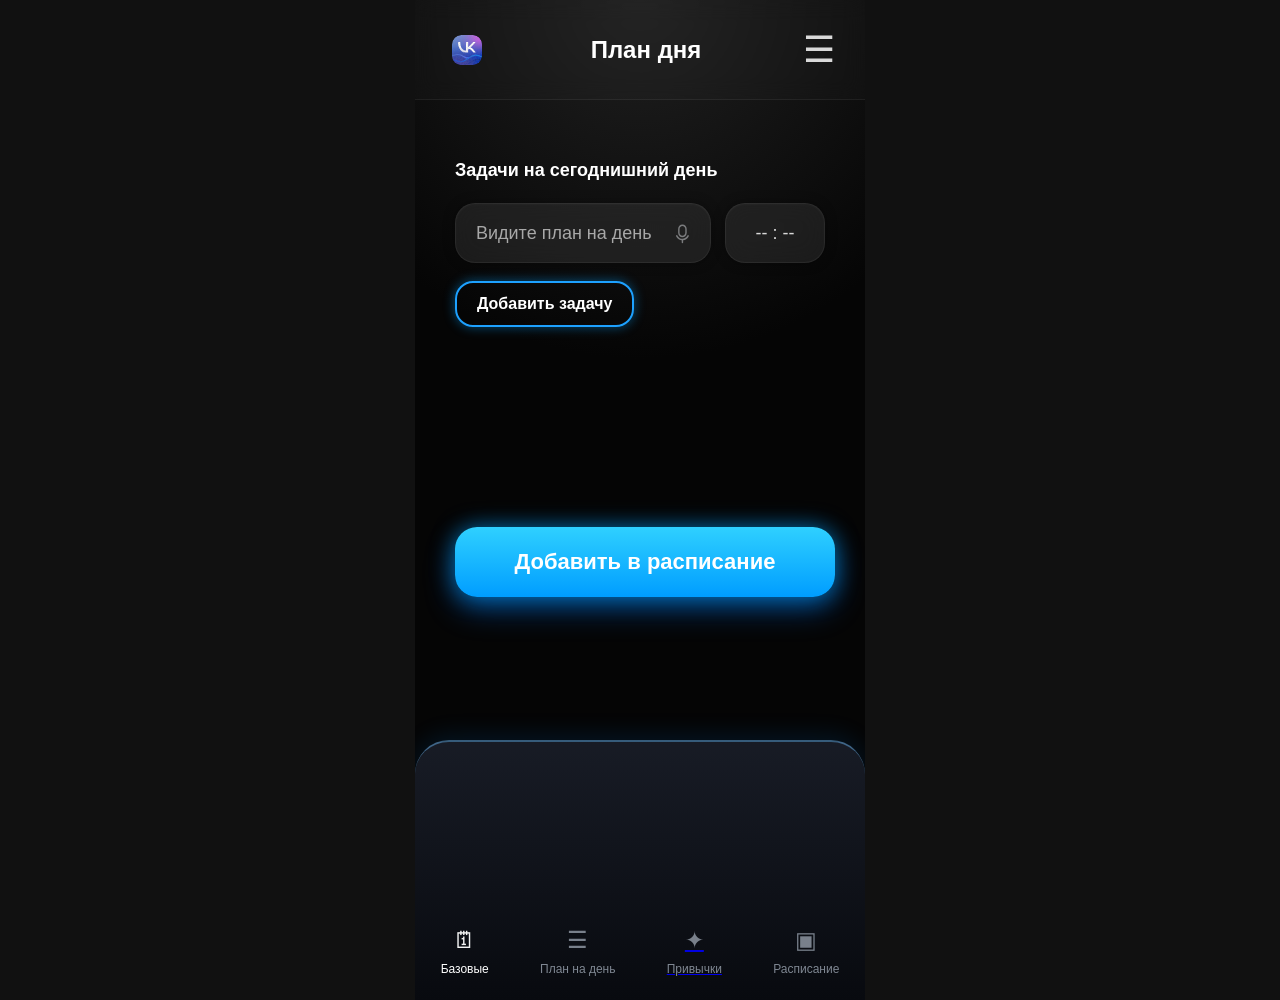
==== index.html @ 74317200 "init" ====
<!DOCTYPE html>
<html lang="en">
<head>
    <meta charset="UTF-8">
    <meta name="viewport" content="width=device-width, initial-scale=1.0">
    <title>Document</title>
    <link rel="stylesheet" href="style.css">
</head>
<body>
    
</body>
</html>
<html lang="ru">
<head>
<meta charset="UTF-8">
<meta name="viewport" content="width=device-width, initial-scale=1.0">

<title>Базовые задачи</title>

<style>


</style>
</head>

<body>

<div class="phone">

    <!-- HEADER -->

    <div class="header">

<svg width="44" height="42" viewBox="0 0 44 42" fill="none" xmlns="http://www.w3.org/2000/svg">
<g filter="url(#filter0_n_44_6185)">
<g clip-path="url(#clip0_44_6185)">
<rect x="7" y="6" width="30" height="30" rx="9.25633" fill="url(#paint0_linear_44_6185)" fill-opacity="0.83"/>
<g clip-path="url(#clip1_44_6185)">
<g filter="url(#filter1_f_44_6185)">
<ellipse cx="35.2632" cy="8.7334" rx="10.8671" ry="6.66205" transform="rotate(29.808 35.2632 8.7334)" fill="#F65BE7" fill-opacity="0.83"/>
</g>
<g filter="url(#filter2_f_44_6185)">
<ellipse cx="27.9263" cy="13.4216" rx="12.7034" ry="6.66205" transform="rotate(29.808 27.9263 13.4216)" fill="#F65BE7" fill-opacity="0.39"/>
</g>
<path d="M14.984 13.1201H13.4076C13.2531 13.1201 13.1269 13.243 13.1252 13.3975C13.1215 13.7358 13.1212 14.3145 13.1535 14.734C13.1974 15.3039 13.2369 15.6203 13.3434 16.1818C13.4302 16.6391 13.4718 16.8986 13.6045 17.3448C13.74 17.8002 13.8494 18.0452 14.0317 18.484L14.0392 18.5022C14.2144 18.9238 14.3153 19.1667 14.5301 19.5758C14.7407 19.9769 14.8734 20.1949 15.1235 20.5726C15.3251 20.8772 15.4293 21.0569 15.6694 21.3321C15.928 21.6286 16.0951 21.7782 16.4051 22.0204C16.6684 22.2262 16.8251 22.3327 17.1172 22.4951C17.4108 22.6584 17.5691 22.7635 17.8766 22.8986C18.121 23.0059 18.2626 23.0568 18.5175 23.1359C18.818 23.2293 18.9907 23.2713 19.3007 23.3258C19.6858 23.3936 19.9075 23.3924 20.2975 23.4208C20.6493 23.4464 20.847 23.4557 21.1994 23.4682C21.7146 23.4866 22.4313 23.4794 22.8202 23.4733C22.9749 23.4709 23.0982 23.3446 23.0982 23.1898V20.9546C23.0982 20.7674 23.1511 20.5825 23.269 20.4371C23.3331 20.3581 23.4075 20.2749 23.4779 20.2166C23.5968 20.1183 23.6915 20.0505 23.8102 20.003C23.9149 19.9612 23.9824 19.938 24.095 19.9318C24.2626 19.9227 24.3572 19.9487 24.5222 19.9793C24.7501 20.0215 24.8782 20.0742 25.0918 20.1692C25.3054 20.2641 25.7089 20.5489 25.7089 20.5489C25.7089 20.5489 26.1621 20.8893 26.421 21.1423C26.7172 21.4318 27.1092 21.9492 27.1092 21.9492L28.2579 23.363C28.312 23.4296 28.3932 23.4682 28.479 23.4682H30.2715C30.5135 23.4682 30.6456 23.1858 30.4899 23.0004C30.1727 22.623 29.7253 22.0905 29.3877 21.6882L28.7706 20.9524C28.7706 20.9524 28.4378 20.5344 28.201 20.2878C28.0173 20.0966 27.9054 19.9958 27.7106 19.8204L27.7026 19.8132C27.5659 19.69 27.488 19.6223 27.3466 19.5046C27.1385 19.3315 27.0295 19.222 26.8007 19.0774C26.5729 18.9335 26.4374 18.8594 26.1836 18.7689C26.0355 18.716 25.8245 18.6709 25.6981 18.6463C25.6333 18.6337 25.5819 18.5835 25.5692 18.5187C25.5591 18.4673 25.5751 18.4143 25.6119 18.3769L30.3108 13.6048C30.4881 13.4247 30.3606 13.1201 30.1079 13.1201H28.2735C28.1968 13.1201 28.1233 13.1511 28.0697 13.2059L23.1694 18.223V13.4049C23.1694 13.2476 23.0419 13.1201 22.8846 13.1201H21.3181C21.1608 13.1201 21.0333 13.2476 21.0333 13.4049V21.5458C21.0333 21.5458 20.6855 21.5629 20.4637 21.5458C20.2297 21.5277 20.0986 21.5051 19.8703 21.4508C19.7105 21.4128 19.6223 21.3852 19.4668 21.3321C19.2779 21.2677 19.1735 21.2258 18.9922 21.1423C18.7624 21.0364 18.6354 20.9704 18.4225 20.8337C18.2385 20.7155 18.1445 20.6355 17.9716 20.5014C17.9716 20.5014 17.6246 20.2426 17.4257 20.0505C17.2463 19.8772 17.1517 19.7726 16.9985 19.5758C16.8216 19.3486 16.7411 19.2069 16.595 18.9587C16.4205 18.6622 16.332 18.4896 16.1915 18.1755C16.0896 17.9477 16.0409 17.8162 15.9542 17.5821C15.7688 17.0818 15.6653 16.7979 15.5507 16.2768C15.4561 15.8466 15.4354 15.5987 15.3846 15.1613C15.333 14.7178 15.3125 14.4679 15.2896 14.022C15.2799 13.8338 15.2738 13.589 15.2702 13.4019C15.2672 13.2458 15.1401 13.1201 14.984 13.1201Z" fill="#FBFBFB" stroke="#FBFBFB" stroke-width="0.0474684"/>
</g>
<g filter="url(#filter3_f_44_6185)">
<ellipse cx="14.4371" cy="36.5468" rx="17.5779" ry="10.2719" transform="rotate(11.6147 14.4371 36.5468)" fill="#43409C"/>
</g>
<path d="M7 26.9052C7 26.9052 10.6586 25.4578 12.825 25.5112C15.4498 25.5759 16.8931 26.4241 19.1728 27.7267C20.2183 28.3241 20.4655 28.5973 21.4132 28.822C22.4836 29.0758 24.0269 28.822 24.0269 28.822" stroke="url(#paint1_linear_44_6185)" stroke-width="1.18671"/>
<path d="M7.34863 31.1887C7.34863 31.1887 8.42563 30.9834 9.11605 31.0393C9.95324 31.1071 11.1822 31.6368 11.1822 31.6368C11.1822 31.6368 13.1622 32.6544 14.5428 32.7819C15.6813 32.887 16.3516 32.7819 17.4553 32.4831C18.614 32.1695 19.1913 31.767 20.2433 31.1887C21.3704 30.5691 23.0065 29.3964 23.0065 29.3964C23.0065 29.3964 24.7597 28.3239 25.9439 27.7534C26.9133 27.2864 27.4524 26.9928 28.483 26.683C29.3758 26.4146 29.8911 26.2407 30.8229 26.2101C31.9363 26.1735 32.5605 26.3925 33.6358 26.683C34.5026 26.9172 34.9635 27.1324 35.8016 27.4547C36.4974 27.7223 37.569 28.1766 37.569 28.1766" stroke="url(#paint2_linear_44_6185)" stroke-width="1.18671"/>
<path d="M34.8997 30.818L35.066 30.2485V30.2485L34.8997 30.818ZM33.1545 30.4967L33.1415 31.0899L33.1545 30.4967ZM31.4965 30.6135L31.4035 30.0275L31.4965 30.6135ZM29.9549 31.0225L29.7656 30.4602L29.9549 31.0225ZM28.1224 31.8113L28.3918 32.34V32.34L28.1224 31.8113ZM25.7955 33.272L25.4629 32.7806L25.7955 33.272ZM24.6345 34.0068L24.8971 34.5389V34.5389L24.6345 34.0068ZM23.5832 34.434L23.7941 34.9886L23.5832 34.434ZM21.8904 34.8876L21.8256 34.2978L21.8904 34.8876ZM17.0642 33.431C16.7462 33.3519 16.4243 33.5455 16.3451 33.8635C16.266 34.1815 16.4596 34.5034 16.7776 34.5826L16.9209 34.0068L17.0642 33.431ZM37.2848 31.9281C37.5854 31.4166 37.5854 31.4165 37.5853 31.4165C37.5853 31.4165 37.5852 31.4165 37.5852 31.4164C37.5851 31.4164 37.585 31.4163 37.5848 31.4162C37.5846 31.4161 37.5842 31.4159 37.5838 31.4156C37.5829 31.4151 37.5817 31.4144 37.5801 31.4135C37.577 31.4116 37.5726 31.4091 37.5669 31.4057C37.5555 31.3991 37.539 31.3896 37.5179 31.3775C37.4758 31.3533 37.415 31.3188 37.3393 31.2767C37.1881 31.1925 36.976 31.0773 36.7317 30.9526C36.2528 30.7081 35.6153 30.4089 35.066 30.2485L34.8997 30.818L34.7333 31.3876C35.1699 31.5151 35.7249 31.771 36.1921 32.0095C36.421 32.1264 36.6203 32.2347 36.7622 32.3137C36.8331 32.3531 36.8894 32.3851 36.9276 32.407C36.9467 32.4179 36.9613 32.4264 36.9709 32.4319C36.9757 32.4347 36.9792 32.4368 36.9815 32.4381C36.9826 32.4388 36.9834 32.4392 36.9838 32.4395C36.9841 32.4396 36.9842 32.4397 36.9843 32.4398C36.9843 32.4398 36.9843 32.4398 36.9843 32.4398C36.9843 32.4398 36.9843 32.4398 36.9843 32.4398C36.9843 32.4397 36.9842 32.4397 37.2848 31.9281ZM34.8997 30.818L35.066 30.2485C34.3936 30.0521 33.9431 29.9205 33.1675 29.9035L33.1545 30.4967L33.1415 31.0899C33.7513 31.1033 34.0751 31.1953 34.7333 31.3876L34.8997 30.818ZM33.1545 30.4967L33.1675 29.9035C32.5344 29.8896 32.0226 29.9293 31.4035 30.0275L31.4965 30.6135L31.5895 31.1996C32.1451 31.1114 32.5857 31.0777 33.1415 31.0899L33.1545 30.4967ZM31.4965 30.6135L31.4035 30.0275C30.6855 30.1414 30.3578 30.2608 29.7656 30.4602L29.9549 31.0225L30.1442 31.5849C30.7328 31.3867 30.9784 31.2965 31.5895 31.1996L31.4965 30.6135ZM29.9549 31.0225L29.7656 30.4602C28.9905 30.7211 28.5625 30.9211 27.853 31.2826L28.1224 31.8113L28.3918 32.34C29.071 31.9938 29.4429 31.821 30.1442 31.5849L29.9549 31.0225ZM28.1224 31.8113L27.853 31.2826C26.8554 31.791 26.3317 32.1926 25.4629 32.7806L25.7955 33.272L26.128 33.7634C27.0366 33.1485 27.4782 32.8056 28.3918 32.34L28.1224 31.8113ZM25.7955 33.272L25.4629 32.7806C24.9666 33.1165 24.807 33.26 24.3719 33.4747L24.6345 34.0068L24.8971 34.5389C25.4288 34.2765 25.7045 34.05 26.128 33.7634L25.7955 33.272ZM24.6345 34.0068L24.3719 33.4747C24.0061 33.6553 23.8492 33.6981 23.3723 33.8794L23.5832 34.434L23.7941 34.9886C24.2199 34.8267 24.4644 34.7524 24.8971 34.5389L24.6345 34.0068ZM23.5832 34.434L23.3723 33.8794C22.7415 34.1192 22.4302 34.2314 21.8256 34.2978L21.8904 34.8876L21.9552 35.4774C22.715 35.3939 23.1413 35.2368 23.7941 34.9886L23.5832 34.434ZM21.8904 34.8876L21.8256 34.2978C21.2397 34.3622 20.4003 34.2444 19.6777 34.0729L19.5407 34.6503L19.4037 35.2276C20.1646 35.4082 21.1635 35.5644 21.9552 35.4774L21.8904 34.8876ZM19.5407 34.6503L19.6777 34.0729C19.31 33.9856 18.6576 33.8254 18.0949 33.6865C17.8141 33.6171 17.5564 33.5532 17.3689 33.5067C17.2751 33.4834 17.1989 33.4645 17.1462 33.4514C17.1198 33.4448 17.0993 33.4397 17.0854 33.4363C17.0784 33.4346 17.0731 33.4332 17.0696 33.4323C17.0678 33.4319 17.0664 33.4316 17.0655 33.4313C17.0651 33.4312 17.0648 33.4311 17.0645 33.4311C17.0644 33.4311 17.0643 33.431 17.0643 33.431C17.0643 33.431 17.0642 33.431 17.0642 33.431C17.0642 33.431 17.0642 33.431 16.9209 34.0068C16.7776 34.5826 16.7776 34.5826 16.7776 34.5826C16.7776 34.5826 16.7777 34.5826 16.7777 34.5826C16.7777 34.5826 16.7778 34.5826 16.778 34.5827C16.7782 34.5827 16.7785 34.5828 16.779 34.5829C16.7799 34.5832 16.7813 34.5835 16.783 34.5839C16.7866 34.5848 16.792 34.5862 16.799 34.5879C16.8129 34.5914 16.8335 34.5965 16.8599 34.6031C16.9128 34.6162 16.9891 34.6352 17.083 34.6585C17.2708 34.7051 17.529 34.7691 17.8104 34.8386C18.3722 34.9773 19.0298 35.1388 19.4037 35.2276L19.5407 34.6503Z" fill="url(#paint3_linear_44_6185)"/>
</g>
</g>
<defs>
<filter id="filter0_n_44_6185" x="7" y="6" width="30" height="30" filterUnits="userSpaceOnUse" color-interpolation-filters="sRGB">
<feFlood flood-opacity="0" result="BackgroundImageFix"/>
<feBlend mode="normal" in="SourceGraphic" in2="BackgroundImageFix" result="shape"/>
<feTurbulence type="fractalNoise" baseFrequency="21.066667556762695 21.066667556762695" stitchTiles="stitch" numOctaves="3" result="noise" seed="6530" />
<feColorMatrix in="noise" type="luminanceToAlpha" result="alphaNoise" />
<feComponentTransfer in="alphaNoise" result="coloredNoise1">
<feFuncA type="discrete" tableValues="1 1 1 1 1 1 1 1 1 1 1 1 1 1 1 1 1 1 1 1 1 1 1 1 1 1 1 1 1 1 1 1 1 1 1 1 1 1 1 1 1 1 1 1 1 1 1 1 1 1 1 0 0 0 0 0 0 0 0 0 0 0 0 0 0 0 0 0 0 0 0 0 0 0 0 0 0 0 0 0 0 0 0 0 0 0 0 0 0 0 0 0 0 0 0 0 0 0 0 0 "/>
</feComponentTransfer>
<feComposite operator="in" in2="shape" in="coloredNoise1" result="noise1Clipped" />
<feFlood flood-color="rgba(142, 142, 142, 0.1)" result="color1Flood" />
<feComposite operator="in" in2="noise1Clipped" in="color1Flood" result="color1" />
<feMerge result="effect1_noise_44_6185">
<feMergeNode in="shape" />
<feMergeNode in="color1" />
</feMerge>
</filter>
<filter id="filter1_f_44_6185" x="15.7729" y="-8.67238" width="38.9805" height="34.8116" filterUnits="userSpaceOnUse" color-interpolation-filters="sRGB">
<feFlood flood-opacity="0" result="BackgroundImageFix"/>
<feBlend mode="normal" in="SourceGraphic" in2="BackgroundImageFix" result="shape"/>
<feGaussianBlur stdDeviation="4.74684" result="effect1_foregroundBlur_44_6185"/>
</filter>
<filter id="filter2_f_44_6185" x="2.17356" y="-9.38015" width="51.5059" height="45.6031" filterUnits="userSpaceOnUse" color-interpolation-filters="sRGB">
<feFlood flood-opacity="0" result="BackgroundImageFix"/>
<feBlend mode="normal" in="SourceGraphic" in2="BackgroundImageFix" result="shape"/>
<feGaussianBlur stdDeviation="7.12025" result="effect1_foregroundBlur_44_6185"/>
</filter>
<filter id="filter3_f_44_6185" x="-12.3999" y="16.3843" width="53.6744" height="40.3252" filterUnits="userSpaceOnUse" color-interpolation-filters="sRGB">
<feFlood flood-opacity="0" result="BackgroundImageFix"/>
<feBlend mode="normal" in="SourceGraphic" in2="BackgroundImageFix" result="shape"/>
<feGaussianBlur stdDeviation="4.74684" result="effect1_foregroundBlur_44_6185"/>
</filter>
<linearGradient id="paint0_linear_44_6185" x1="11.6519" y1="7.02057" x2="22.6408" y2="33.8639" gradientUnits="userSpaceOnUse">
<stop stop-color="#85AEF6"/>
<stop offset="1" stop-color="#013ED7"/>
</linearGradient>
<linearGradient id="paint1_linear_44_6185" x1="7" y1="27.2223" x2="24.0269" y2="27.2223" gradientUnits="userSpaceOnUse">
<stop stop-color="#4665BC"/>
<stop offset="1" stop-color="#5572F5"/>
</linearGradient>
<linearGradient id="paint2_linear_44_6185" x1="7.34863" y1="29.5138" x2="37.8546" y2="26.5771" gradientUnits="userSpaceOnUse">
<stop stop-color="#2645C8"/>
<stop offset="0.757902" stop-color="#1B78E0"/>
</linearGradient>
<linearGradient id="paint3_linear_44_6185" x1="16.9209" y1="33.7457" x2="36.4067" y2="32.4403" gradientUnits="userSpaceOnUse">
<stop stop-color="#45439C" stop-opacity="0.56"/>
<stop offset="1" stop-color="#052A8F"/>
</linearGradient>
<clipPath id="clip0_44_6185">
<rect x="7" y="6" width="30" height="30" rx="9.25633" fill="white"/>
</clipPath>
<clipPath id="clip1_44_6185">
<rect x="7" y="6" width="30" height="30" rx="9.25633" fill="white"/>
</clipPath>
</defs>
</svg>



        <div class="title">
            План дня
        </div>

        <div class="menu">
            ☰
        </div>

    </div>

    <!-- CONTENT -->

    <div class="content">

        <div class="label">
            Задачи на сегоднишний день 
        </div>

        <div class="row">

            <div class="input">

                Видите план на день 

                <svg width="15" height="21" viewBox="0 0 15 21" fill="none" xmlns="http://www.w3.org/2000/svg">
<g clip-path="url(#clip0_44_6186)">
<path fill-rule="evenodd" clip-rule="evenodd" d="M3.13663 6C3.13663 3.51472 5.05681 1.5 7.42547 1.5C9.79414 1.5 11.7143 3.51472 11.7143 6V9.75C11.7143 12.2353 9.79414 14.25 7.42547 14.25C5.05681 14.25 3.13663 12.2353 3.13663 9.75V6ZM7.42547 3C5.84637 3 4.56624 4.34315 4.56624 6V9.75C4.56624 11.4069 5.84637 12.75 7.42547 12.75C9.00458 12.75 10.2847 11.4069 10.2847 9.75V6C10.2847 4.34315 9.00458 3 7.42547 3Z" fill="#7B7C7E"/>
<path d="M13.7774 13.1899C13.9584 12.8218 13.8208 12.3694 13.47 12.1794C13.1192 11.9894 12.6881 12.1338 12.507 12.5019C12.0261 13.4795 11.2983 14.2995 10.4031 14.8724C9.508 15.4452 8.47997 15.7488 7.43146 15.75C6.38295 15.7511 5.35433 15.4498 4.45804 14.8789C3.56175 14.308 2.83231 13.4896 2.34946 12.5131C2.16766 12.1454 1.73621 12.0019 1.38578 12.1927C1.03535 12.3834 0.898655 12.8361 1.08045 13.2038C1.68401 14.4245 2.59582 15.4476 3.71618 16.1612C4.62975 16.7431 5.65332 17.1009 6.71067 17.2124V19.5C6.71067 19.9142 7.0307 20.25 7.42547 20.25C7.82025 20.25 8.14028 19.9142 8.14028 19.5V17.2124C9.20269 17.1004 10.2309 16.7396 11.1476 16.153C12.2665 15.4369 13.1763 14.4119 13.7774 13.1899Z" fill="#7B7C7E"/>
</g>
<defs>
<clipPath id="clip0_44_6186">
<rect width="15" height="21" fill="white"/>
</clipPath>
</defs>
</svg>


            </div>

            <div class="time">
                -- : --
            </div>

        </div>

        <div class="small-btn">
            Добавить задачу
        </div>

        <button class="schedule-btn">
            Добавить в расписание
        </button>

    </div>

    <!-- BOTTOM -->

    <div class="bottom-sheet">

        <div class="nav">

            <div class="nav-item active">

                <div class="icon">🗓</div>

                <span>Базовые</span>

            </div>

            <div class="nav-item">

                <div class="icon">☰</div>

                <span>План на день</span>

            </div>
            <a href="abc2.html">
                
            <div class="nav-item">
                
                <div class="icon">✦</div>

                <span>Привычки</span>

            </div>
            </a>

            <div class="nav-item">

                <div class="icon">▣</div>

                <span>Расписание</span>

            </div>

        </div>

    </div>

</div>

</body>
</html>
---- style.css ----
/* --- ВЕСЬ ТВОЙ СУЩЕСТВУЮЩИЙ CSS --- */
*{
    margin:0;
    padding:0;
    box-sizing:border-box;
    font-family:Inter,sans-serif;
}

a {
    
}

body{

    background:#111;

    display:flex;
    justify-content:center;
    align-items:center;

    min-height:100vh;
}

/* PHONE */

.phone{

    width:393px;
    height:852px;

    position:relative;

    overflow:hidden;

    background:
    radial-gradient(circle at top,
    rgba(60,60,60,.35),
    #050505 35%);
}

/* HEADER */

.header{

    width:100%;
    height:95px;

    padding:0 22px;

    display:flex;
    justify-content:space-between;
    align-items:center;

    border-bottom:1px solid rgba(255,255,255,.06);

    background:rgba(255,255,255,.02);

    backdrop-filter:blur(10px);
}

/* LOGO */

.logo{

    width:48px;
    height:48px;

    border-radius:14px;

    background:linear-gradient(
        135deg,
        #73b9ff,
        #7f74ff
    );

    display:flex;
    justify-content:center;
    align-items:center;

    color:white;

    font-size:20px;
    font-weight:700;

    box-shadow:
        0 0 15px rgba(80,120,255,.4);
}

/* TITLE */

.title{

    color:white;

    font-size:22px;
    font-weight:700;
}

/* MENU */

.menu{

    color:#d9d9d9;

    font-size:34px;
}

/* CONTENT */

.content{

    padding:40px 20px;
}

/* LABEL */

.label{

    color:white;

    font-size:18px;
    font-weight:600;

    margin-bottom:22px;
}

/* ROW */

.row{

    display:flex;

    gap:14px;
}

/* INPUT */

.input{

    flex:1;

    height:60px;

    border-radius:20px;

    background:rgba(255,255,255,.08);

    border:1px solid rgba(255,255,255,.06);

    backdrop-filter:blur(12px);

    display:flex;
    justify-content: space-between;
    align-items:center;

    padding:0 20px;

    color:#a8a8a8;

    font-size:18px;

    position:relative;

    box-shadow:
        inset 0 1px 2px rgba(255,255,255,.03),
        0 0 12px rgba(0,0,0,.35);
}

/* MIC */

.mic{

    position:absolute;

    right:18px;

    font-size:24px;

    color:#d8d8d8;
}

/* TIME */

.time{

    width:100px;
    height:60px;

    border-radius:20px;

    background:rgba(255,255,255,.08);

    border:1px solid rgba(255,255,255,.06);

    backdrop-filter:blur(12px);

    display:flex;
    justify-content:center;
    align-items:center;

    color:#d8d8d8;

    font-size:18px;

    box-shadow:
        inset 0 1px 2px rgba(255,255,255,.03),
        0 0 12px rgba(0,0,0,.35);
}

/* SMALL BUTTON */

.small-btn{

    width:max-content;

    margin-top:18px;

    padding:11px 18px;

    border-radius:18px;

    border:2px solid #1da1ff;

    color:white;

    font-size:15px;
    font-weight:600;

    box-shadow:
        0 0 12px rgba(0,162,255,.45);

    cursor:pointer;
}

/* MAIN BUTTON */

.schedule-btn{

    width:320px;
    height:64px;

    border:none;

    border-radius:22px;

    margin:170px auto 0;

    display:block;

    background:linear-gradient(
        180deg,
        #2fd0ff,
        #009dff
    );

    color:white;

    font-size:20px;
    font-weight:700;

    box-shadow:
        0 0 22px rgba(0,170,255,.55),
        0 12px 30px rgba(0,120,255,.45);

    cursor:pointer;
}

/* BOTTOM PANEL */

.bottom-sheet{

    position:absolute;

    bottom:0;
    left:0;

    width:100%;
    height:240px;

    background:linear-gradient(
        to bottom,
        rgba(24,28,38,.98),
        rgba(8,10,15,1)
    );

    border-top-left-radius:34px;
    border-top-right-radius:34px;

    border-top:2px solid rgba(111,190,255,.45);

    box-shadow:
        0 -5px 25px rgba(0,140,255,.12);

    display:flex;
    justify-content:center;
    align-items:flex-end;

    padding-bottom:22px;
}

/* NAVBAR */

.nav{

    width:100%;

    display:flex;
    justify-content:space-around;
    align-items:center;
}

/* NAV ITEM */

.nav-item{

    display:flex;
    flex-direction:column;
    align-items:center;

    gap:8px;

    color:#7f8792;

    font-size:12px;
    font-weight:500;
}

/* ACTIVE */

.nav-item.active{

    color:white;
}

/* ICON */

.icon{

    font-size:23px;

    opacity:.95;
}

/* --- АДАПТИВНОСТЬ --- */

/* ПК (широкие экраны) */
@media (min-width: 1200px) {
    .phone {
        width:450px;
        height:1000px;
    }

    .content {
        padding:60px 40px;
    }

    .schedule-btn {
        width:380px;
        height:70px;
        margin-top:200px;
        font-size:22px;
    }

    .small-btn {
        font-size:16px;
        padding:12px 20px;
    }

    .header {
        padding:0 30px;
        height:100px;
    }

    .logo {
        width:52px;
        height:52px;
        font-size:22px;
    }

    .title {
        font-size:24px;
    }

    .menu {
        font-size:36px;
    }

    .bottom-sheet {
        height:260px;
        padding-bottom:24px;
    }
}

/* Планшеты и средние экраны */
@media (max-width:1199px) and (min-width:769px) {
    .phone {
        width:380px;
        height:850px;
    }

    .content {
        padding:45px 25px;
    }

    .schedule-btn {
        width:340px;
        height:65px;
        margin-top:180px;
        font-size:20px;
    }

    .small-btn {
        font-size:15px;
        padding:11px 18px;
    }

    .header {
        padding:0 25px;
        height:95px;
    }

    .logo {
        width:50px;
        height:50px;
        font-size:21px;
    }

    .title {
        font-size:23px;
    }

    .menu {
        font-size:34px;
    }

    .bottom-sheet {
        height:240px;
        padding-bottom:22px;
    }
}

/* Телефоны (малые экраны) */
@media (max-width:768px) {
    .phone {
        width:90%;
        height:auto;
    }

    .content {
        padding:30px 15px;
    }

    .schedule-btn {
        width:90%;
        height:60px;
        margin-top:150px;
        font-size:18px;
    }

    .small-btn {
        font-size:14px;
        padding:10px 16px;
    }

    .header {
        padding:0 15px;
        height:90px;
    }

    .logo {
        width:44px;
        height:44px;
        font-size:18px;
    }

    .title {
        font-size:20px;
    }

    .menu {
        font-size:32px;
    }

    .bottom-sheet {
        height:200px;
        padding-bottom:18px;
    }
}
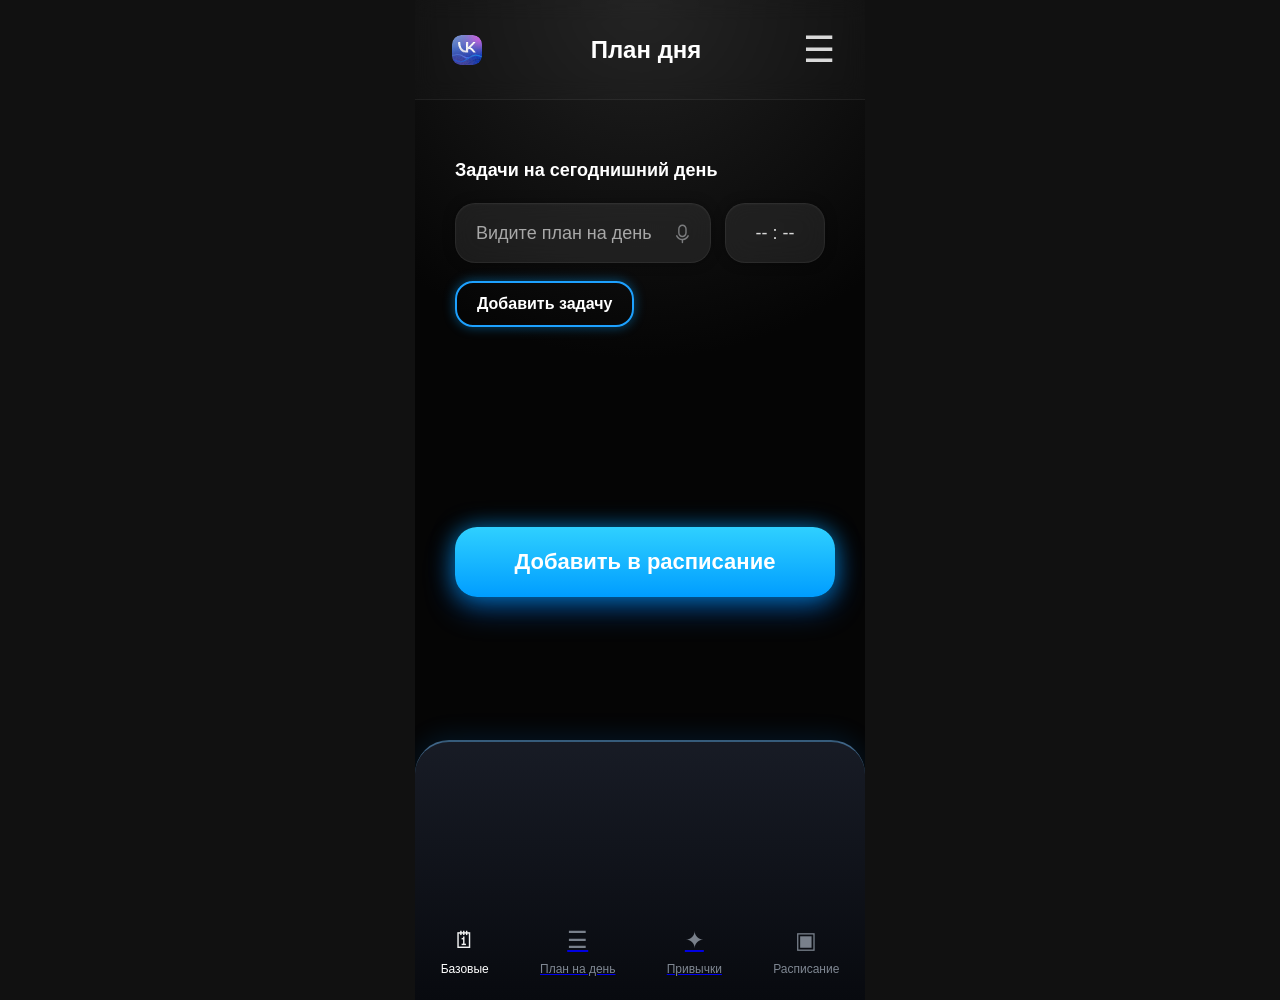
==== commit a7baf189: "commit" ====
--- a/index.html
+++ b/index.html
@@ -179,7 +179,8 @@
                 <span>Базовые</span>
 
             </div>
-
+            
+             <a href="abc2.html">
             <div class="nav-item">
 
                 <div class="icon">☰</div>
@@ -187,6 +188,7 @@
                 <span>План на день</span>
 
             </div>
+            </a>
             <a href="abc2.html">
                 
             <div class="nav-item">
--- a/style.css
+++ b/style.css
@@ -295,7 +295,7 @@
     justify-content:center;
     align-items:flex-end;
 
-    padding-bottom:22px;
+    padding-bottom:22px;   
 }
 
 /* NAVBAR */
